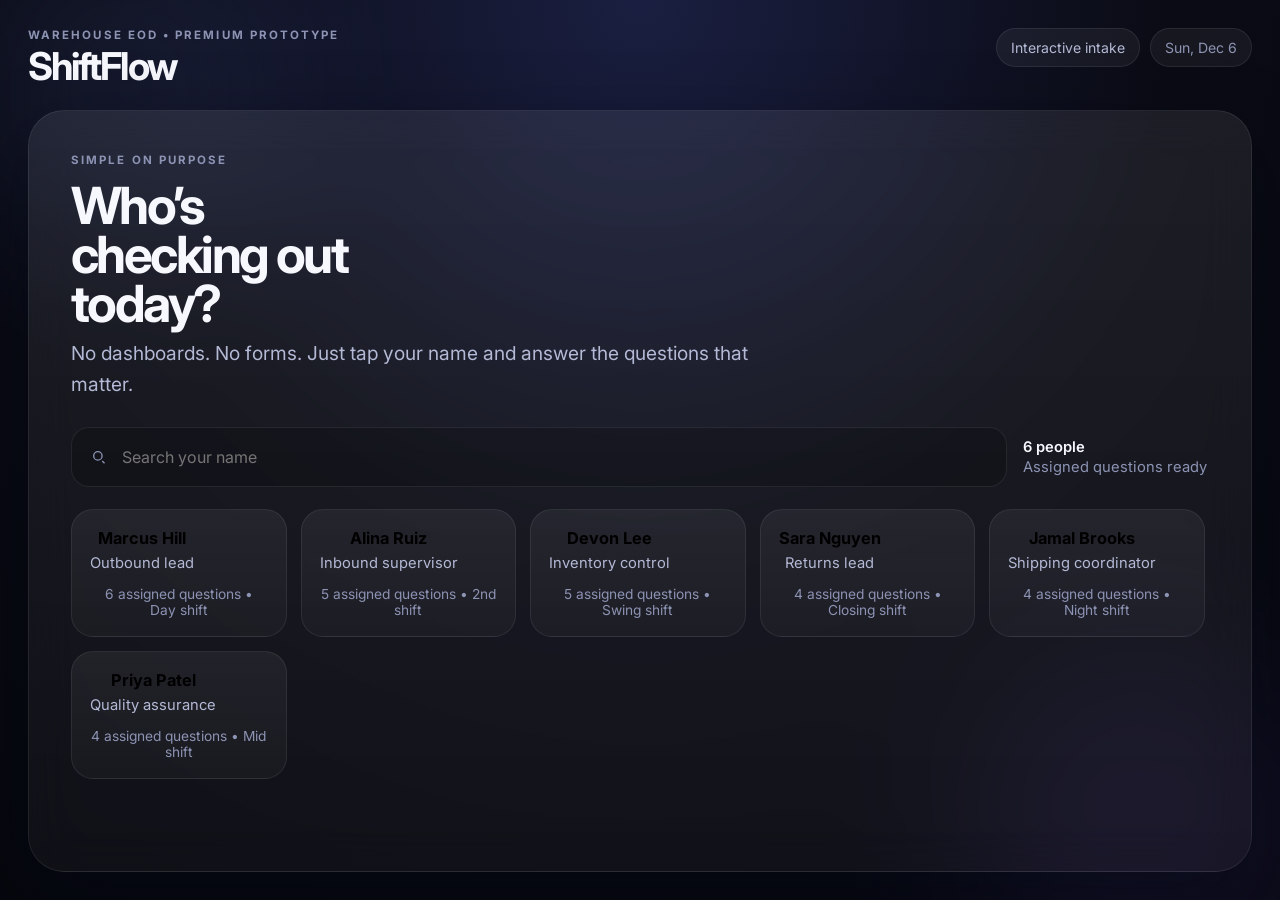
==== index.html @ cadc1377 "feat: add premium warehouse input ui prototype" ====
<!DOCTYPE html>
<html lang="en">
<head>
  <meta charset="UTF-8" />
  <meta name="viewport" content="width=device-width, initial-scale=1.0" />
  <title>ShiftFlow — End of Day Input</title>
  <meta name="description" content="Premium conversational end-of-day input prototype for warehouse teams." />
  <link rel="preconnect" href="https://fonts.googleapis.com">
  <link rel="preconnect" href="https://fonts.gstatic.com" crossorigin>
  <link href="https://fonts.googleapis.com/css2?family=Inter:wght@400;500;600;700;800&display=swap" rel="stylesheet">
  <link rel="stylesheet" href="assets/style.css" />
</head>
<body>
  <div class="app-shell">
    <div class="ambient ambient-a"></div>
    <div class="ambient ambient-b"></div>
    <header class="topbar">
      <div>
        <p class="eyebrow">Warehouse EOD • premium prototype</p>
        <h1>ShiftFlow</h1>
      </div>
      <div class="topbar-meta">
        <span class="meta-pill">Interactive intake</span>
        <span class="meta-pill subdued" id="currentDate"></span>
      </div>
    </header>

    <main class="surface">
      <section class="screen screen-picker active" id="pickerScreen">
        <div class="intro-card glass-card">
          <p class="mini-label">Simple on purpose</p>
          <h2>Who’s checking out today?</h2>
          <p class="lede">No dashboards. No forms. Just tap your name and answer the questions that matter.</p>
          <div class="search-row">
            <label class="search-box" aria-label="Search names">
              <svg viewBox="0 0 24 24" aria-hidden="true"><path d="M10.5 4a6.5 6.5 0 1 1 0 13a6.5 6.5 0 0 1 0-13Zm0 1.8a4.7 4.7 0 1 0 0 9.4a4.7 4.7 0 0 0 0-9.4Zm6.43 10.85l3.07 3.08l-1.27 1.27l-3.08-3.07z"/></svg>
              <input id="nameSearch" type="text" placeholder="Search your name" autocomplete="off" />
            </label>
            <div class="picker-summary">
              <span id="peopleCount">0 people</span>
              <span>Assigned questions ready</span>
            </div>
          </div>
          <div class="name-grid" id="nameGrid"></div>
        </div>
      </section>

      <section class="screen screen-chat" id="chatScreen">
        <div class="chat-layout">
          <aside class="sidebar glass-card">
            <div class="sidebar-block">
              <p class="mini-label">Today’s check-out</p>
              <h3 id="sidebarName">Marcus Hill</h3>
              <p id="sidebarShift">Outbound lead • Day shift</p>
            </div>
            <div class="sidebar-block progress-block">
              <div class="progress-copy">
                <span>Progress</span>
                <strong id="progressText">1 of 6</strong>
              </div>
              <div class="progress-bar">
                <div id="progressFill"></div>
              </div>
              <p class="subtle-copy">One clean answer at a time.</p>
            </div>
            <div class="sidebar-block">
              <p class="mini-label">Why this works</p>
              <ul class="benefit-list">
                <li>Zero clutter</li>
                <li>Fast end-of-day flow</li>
                <li>Answers stay readable</li>
              </ul>
            </div>
            <button class="ghost-button" id="changePersonButton">Change person</button>
          </aside>

          <section class="chat-panel glass-card">
            <div class="chat-header">
              <div>
                <p class="mini-label">Assigned questions</p>
                <h3 id="chatTitle">How are we doing, Marcus?</h3>
              </div>
              <div class="header-badges">
                <span class="meta-pill">One question at a time</span>
                <span class="meta-pill subdued" id="questionTypeBadge">Mood</span>
              </div>
            </div>

            <div class="transcript" id="transcript"></div>

            <div class="composer-wrap">
              <form class="composer" id="composerForm">
                <div id="quickReplies" class="quick-replies"></div>
                <div class="input-shell" id="textInputShell">
                  <label class="composer-input-wrap">
                    <textarea id="answerInput" rows="1" placeholder="Type your answer"></textarea>
                    <span class="unit-label" id="unitLabel"></span>
                  </label>
                  <button type="submit" class="submit-button" id="submitButton">
                    <span>Send</span>
                    <svg viewBox="0 0 24 24" aria-hidden="true"><path d="M3.4 11.2L19.68 4.3c.9-.38 1.78.49 1.4 1.39L14.18 21.98c-.4.95-1.8.88-2.1-.1l-1.8-5.98l-5.98-1.8c-.98-.3-1.05-1.7-.1-2.1Zm3.9 1.56l4.28 1.28l1.29 4.28l4.62-10.9z"/></svg>
                  </button>
                </div>
                <div class="composer-footer">
                  <span id="helperText">Press Enter to continue</span>
                  <span id="saveStatus">Local prototype only</span>
                </div>
              </form>
            </div>
          </section>
        </div>
      </section>

      <section class="screen screen-complete" id="completeScreen">
        <div class="complete-card glass-card">
          <div class="thumbs-up">👍</div>
          <p class="mini-label">Done for today</p>
          <h2 id="completeTitle">Have a good rest of your day, Marcus.</h2>
          <p id="completeSummary">You answered 6 assigned questions. This is the kind of UI people will actually use.</p>
          <div class="complete-actions">
            <button class="primary-button" id="restartButton">Check out another person</button>
            <button class="ghost-button" id="reviewAnswersButton">Review answers</button>
          </div>
        </div>
      </section>
    </main>
  </div>

  <script src="assets/app.js"></script>
</body>
</html>
---- assets/style.css ----
:root {
  --bg: #0a0b14;
  --bg-soft: #111425;
  --panel: rgba(16, 21, 40, 0.76);
  --panel-strong: rgba(15, 18, 34, 0.94);
  --panel-light: rgba(255, 255, 255, 0.05);
  --line: rgba(255, 255, 255, 0.08);
  --line-strong: rgba(255, 255, 255, 0.14);
  --text: #f7f8fd;
  --muted: #b4b9d5;
  --soft: #8d93b3;
  --accent: #8b7dff;
  --accent-2: #73d7ff;
  --accent-3: #9cffc8;
  --user-bubble: linear-gradient(135deg, #8b7dff, #6f8bff);
  --bot-bubble: rgba(255, 255, 255, 0.06);
  --good: #97ffc4;
  --shadow: 0 30px 80px rgba(3, 6, 20, 0.46);
  --radius-xl: 28px;
  --radius-lg: 22px;
  --radius-md: 18px;
  --radius-sm: 14px;
  --font: 'Inter', system-ui, -apple-system, BlinkMacSystemFont, 'Segoe UI', sans-serif;
}

* { box-sizing: border-box; }
html, body { margin: 0; min-height: 100%; background: radial-gradient(circle at top, #1a1f41 0%, #0a0b14 48%, #06070d 100%); color: var(--text); font-family: var(--font); }
body { overflow: hidden; }
button, input, textarea { font: inherit; }
button { cursor: pointer; }
textarea, input { color: var(--text); }

.app-shell {
  position: relative;
  min-height: 100vh;
  padding: 28px;
  overflow: hidden;
}

.ambient {
  position: absolute;
  border-radius: 999px;
  filter: blur(80px);
  opacity: 0.48;
  pointer-events: none;
}
.ambient-a {
  width: 340px; height: 340px;
  background: rgba(116, 146, 255, 0.22);
  top: -80px; left: -40px;
}
.ambient-b {
  width: 380px; height: 380px;
  background: rgba(135, 101, 255, 0.18);
  bottom: -120px; right: -60px;
}

.topbar {
  position: relative;
  z-index: 1;
  display: flex;
  align-items: flex-start;
  justify-content: space-between;
  gap: 16px;
  margin: 0 auto 24px;
  max-width: 1440px;
}
.topbar h1 {
  margin: 6px 0 0;
  font-size: clamp(2rem, 3vw, 3.1rem);
  line-height: 0.98;
  letter-spacing: -0.05em;
}
.eyebrow, .mini-label {
  margin: 0;
  color: var(--soft);
  text-transform: uppercase;
  letter-spacing: 0.18em;
  font-size: 0.72rem;
  font-weight: 700;
}
.topbar-meta {
  display: flex;
  gap: 10px;
  flex-wrap: wrap;
  justify-content: flex-end;
}
.meta-pill {
  border: 1px solid var(--line);
  background: rgba(255,255,255,0.05);
  color: var(--muted);
  border-radius: 999px;
  padding: 10px 14px;
  font-size: 0.88rem;
}
.meta-pill.subdued { color: var(--soft); }

.surface {
  position: relative;
  z-index: 1;
  max-width: 1440px;
  margin: 0 auto;
  height: calc(100vh - 138px);
}
.screen { display: none; height: 100%; }
.screen.active { display: block; }
.glass-card {
  background: linear-gradient(180deg, rgba(255,255,255,0.08), rgba(255,255,255,0.04));
  border: 1px solid var(--line);
  box-shadow: var(--shadow);
  backdrop-filter: blur(24px);
  -webkit-backdrop-filter: blur(24px);
}

.intro-card {
  height: 100%;
  border-radius: 36px;
  padding: clamp(24px, 4vw, 42px);
  display: flex;
  flex-direction: column;
}
.intro-card h2, .complete-card h2 {
  margin: 14px 0 10px;
  font-size: clamp(2rem, 4vw, 4.6rem);
  line-height: 0.96;
  letter-spacing: -0.05em;
  max-width: 10ch;
}
.lede {
  margin: 0 0 28px;
  color: var(--muted);
  max-width: 680px;
  font-size: clamp(1rem, 1.8vw, 1.2rem);
  line-height: 1.6;
}
.search-row {
  display: flex;
  align-items: center;
  gap: 14px;
  flex-wrap: wrap;
  margin-bottom: 22px;
}
.search-box {
  display: flex;
  align-items: center;
  gap: 12px;
  flex: 1 1 320px;
  min-height: 60px;
  border-radius: 18px;
  padding: 0 18px;
  background: rgba(0,0,0,0.18);
  border: 1px solid var(--line);
}
.search-box svg {
  width: 18px; height: 18px; fill: var(--soft); flex: 0 0 auto;
}
.search-box input {
  width: 100%; background: transparent; border: 0; outline: none; font-size: 1rem;
}
.picker-summary {
  display: flex;
  flex-direction: column;
  gap: 2px;
  padding: 0 2px;
  color: var(--soft);
  font-size: 0.92rem;
}
.picker-summary span:first-child { color: var(--text); font-weight: 600; }
.name-grid {
  display: grid;
  grid-template-columns: repeat(auto-fit, minmax(180px, 1fr));
  gap: 14px;
  overflow: auto;
  padding-right: 4px;
}
.name-card {
  position: relative;
  border-radius: 22px;
  border: 1px solid var(--line);
  background: linear-gradient(180deg, rgba(255,255,255,0.06), rgba(255,255,255,0.03));
  padding: 18px;
  min-height: 128px;
  display: flex;
  flex-direction: column;
  justify-content: space-between;
  transition: transform 180ms ease, border-color 180ms ease, background 180ms ease;
}
.name-card:hover {
  transform: translateY(-2px);
  border-color: rgba(139, 125, 255, 0.55);
  background: linear-gradient(180deg, rgba(139,125,255,0.18), rgba(255,255,255,0.05));
}
.name-card strong { font-size: 1.02rem; }
.name-card p { margin: 6px 0 0; color: var(--muted); font-size: 0.92rem; }
.name-card .question-count { color: var(--soft); font-size: 0.86rem; }

.chat-layout {
  height: 100%;
  display: grid;
  grid-template-columns: 320px minmax(0, 1fr);
  gap: 20px;
}
.sidebar, .chat-panel {
  border-radius: 32px;
}
.sidebar {
  padding: 24px;
  display: flex;
  flex-direction: column;
  gap: 18px;
}
.sidebar h3 {
  margin: 8px 0 0;
  font-size: 1.7rem;
  letter-spacing: -0.04em;
}
.sidebar p { margin: 0; color: var(--muted); }
.sidebar-block {
  padding: 18px;
  border-radius: 22px;
  background: rgba(255,255,255,0.04);
  border: 1px solid rgba(255,255,255,0.06);
}
.progress-copy {
  display: flex;
  justify-content: space-between;
  align-items: center;
  gap: 12px;
  margin-bottom: 12px;
}
.progress-copy span { color: var(--soft); }
.progress-copy strong { font-size: 1rem; }
.progress-bar {
  height: 10px;
  border-radius: 999px;
  background: rgba(255,255,255,0.06);
  overflow: hidden;
}
.progress-bar > div {
  height: 100%;
  width: 0;
  border-radius: inherit;
  background: linear-gradient(90deg, var(--accent-2), var(--accent));
  transition: width 220ms ease;
}
.subtle-copy { margin-top: 10px; color: var(--soft); font-size: 0.9rem; }
.benefit-list {
  margin: 12px 0 0;
  padding-left: 18px;
  color: var(--muted);
  line-height: 1.8;
}
.ghost-button, .primary-button {
  min-height: 52px;
  border-radius: 18px;
  padding: 0 18px;
  border: 1px solid var(--line);
  transition: transform 160ms ease, border-color 160ms ease, background 160ms ease;
}
.ghost-button {
  background: rgba(255,255,255,0.04);
  color: var(--text);
}
.primary-button {
  background: linear-gradient(135deg, #8b7dff, #6d8cff);
  color: white;
  border: 0;
}
.ghost-button:hover, .primary-button:hover, .submit-button:hover {
  transform: translateY(-1px);
}

.chat-panel {
  display: grid;
  grid-template-rows: auto minmax(0, 1fr) auto;
  overflow: hidden;
  background: linear-gradient(180deg, rgba(11, 14, 28, 0.96), rgba(10, 12, 24, 0.98));
}
.chat-header {
  display: flex;
  justify-content: space-between;
  gap: 12px;
  padding: 26px 28px 18px;
  border-bottom: 1px solid rgba(255,255,255,0.06);
}
.chat-header h3 {
  margin: 8px 0 0;
  font-size: clamp(1.4rem, 2.4vw, 2.2rem);
  letter-spacing: -0.04em;
}
.header-badges { display: flex; gap: 10px; flex-wrap: wrap; justify-content: flex-end; }
.transcript {
  padding: 28px;
  overflow: auto;
  display: flex;
  flex-direction: column;
  justify-content: flex-end;
  gap: 16px;
}
.message-row {
  display: flex;
  width: 100%;
  animation: slideIn 180ms ease;
}
.message-row.bot { justify-content: flex-start; }
.message-row.user { justify-content: flex-end; }
.message-bubble {
  max-width: min(82%, 720px);
  border-radius: 24px;
  padding: 16px 18px;
  border: 1px solid rgba(255,255,255,0.06);
}
.message-row.bot .message-bubble {
  background: rgba(255, 255, 255, 0.085);
  color: var(--text);
}
.message-row.user .message-bubble {
  background: var(--user-bubble);
  color: white;
  box-shadow: 0 20px 40px rgba(100, 105, 255, 0.22);
}
.message-label {
  display: block;
  margin-bottom: 8px;
  color: var(--soft);
  font-size: 0.74rem;
  text-transform: uppercase;
  letter-spacing: 0.15em;
}
.message-row.user .message-label { color: rgba(255,255,255,0.76); }
.message-text {
  margin: 0;
  line-height: 1.6;
  white-space: pre-wrap;
}
.message-meta {
  margin-top: 10px;
  color: var(--soft);
  font-size: 0.83rem;
}
.message-row.user .message-meta { color: rgba(255,255,255,0.78); }

.composer-wrap {
  padding: 18px 22px 22px;
  border-top: 1px solid rgba(255,255,255,0.06);
  background: linear-gradient(180deg, rgba(11, 14, 28, 0.84), rgba(8, 10, 20, 1));
}
.composer {
  display: grid;
  gap: 12px;
}
.quick-replies {
  display: flex;
  flex-wrap: wrap;
  gap: 10px;
}
.quick-reply {
  min-height: 50px;
  padding: 0 16px;
  border-radius: 16px;
  border: 1px solid rgba(255,255,255,0.08);
  background: rgba(255,255,255,0.04);
  color: var(--text);
}
.quick-reply:hover, .quick-reply.active {
  background: rgba(139, 125, 255, 0.18);
  border-color: rgba(139, 125, 255, 0.52);
}
.input-shell {
  display: flex;
  align-items: flex-end;
  gap: 12px;
}
.composer-input-wrap {
  position: relative;
  flex: 1;
  display: flex;
  align-items: center;
  min-height: 64px;
  border-radius: 22px;
  border: 1px solid rgba(255,255,255,0.08);
  background: rgba(255,255,255,0.04);
  overflow: hidden;
}
.composer-input-wrap textarea {
  width: 100%;
  resize: none;
  border: 0;
  outline: none;
  background: transparent;
  padding: 20px 68px 20px 20px;
  max-height: 180px;
  line-height: 1.5;
}
.unit-label {
  position: absolute;
  right: 18px;
  bottom: 20px;
  color: var(--soft);
  font-size: 0.88rem;
}
.submit-button {
  min-width: 120px;
  min-height: 64px;
  padding: 0 18px;
  border: 0;
  border-radius: 20px;
  background: linear-gradient(135deg, #8b7dff, #6d8cff);
  color: white;
  display: inline-flex;
  align-items: center;
  justify-content: center;
  gap: 10px;
  box-shadow: 0 20px 40px rgba(100, 105, 255, 0.28);
}
.submit-button svg { width: 18px; height: 18px; fill: currentColor; }
.composer-footer {
  display: flex;
  justify-content: space-between;
  gap: 12px;
  font-size: 0.9rem;
  color: var(--soft);
}

.complete-card {
  height: 100%;
  border-radius: 36px;
  padding: clamp(28px, 5vw, 48px);
  display: flex;
  flex-direction: column;
  align-items: flex-start;
  justify-content: center;
}
.thumbs-up {
  width: 86px;
  height: 86px;
  display: grid;
  place-items: center;
  font-size: 2.3rem;
  border-radius: 26px;
  background: linear-gradient(135deg, rgba(151,255,196,0.18), rgba(115,215,255,0.12));
  border: 1px solid rgba(151,255,196,0.2);
}
.complete-card p { color: var(--muted); max-width: 620px; font-size: 1.05rem; line-height: 1.7; }
.complete-actions {
  display: flex;
  gap: 12px;
  flex-wrap: wrap;
  margin-top: 22px;
}

.hidden { display: none !important; }

@keyframes slideIn {
  from { opacity: 0; transform: translateY(10px); }
  to { opacity: 1; transform: translateY(0); }
}

@media (max-width: 1080px) {
  body { overflow: auto; }
  .surface { height: auto; min-height: calc(100vh - 138px); }
  .chat-layout { grid-template-columns: 1fr; }
  .sidebar { order: 2; }
  .chat-panel { min-height: 72vh; }
}

@media (max-width: 720px) {
  .app-shell { padding: 18px; }
  .topbar { flex-direction: column; }
  .topbar-meta { justify-content: flex-start; }
  .search-row { flex-direction: column; align-items: stretch; }
  .name-grid { grid-template-columns: 1fr 1fr; }
  .chat-header, .transcript, .composer-wrap { padding-left: 18px; padding-right: 18px; }
  .input-shell { flex-direction: column; }
  .submit-button { width: 100%; }
  .composer-footer { flex-direction: column; }
  .complete-actions { width: 100%; }
  .complete-actions button { width: 100%; }
}

@media (max-width: 540px) {
  .name-grid { grid-template-columns: 1fr; }
  .message-bubble { max-width: 88%; }
}
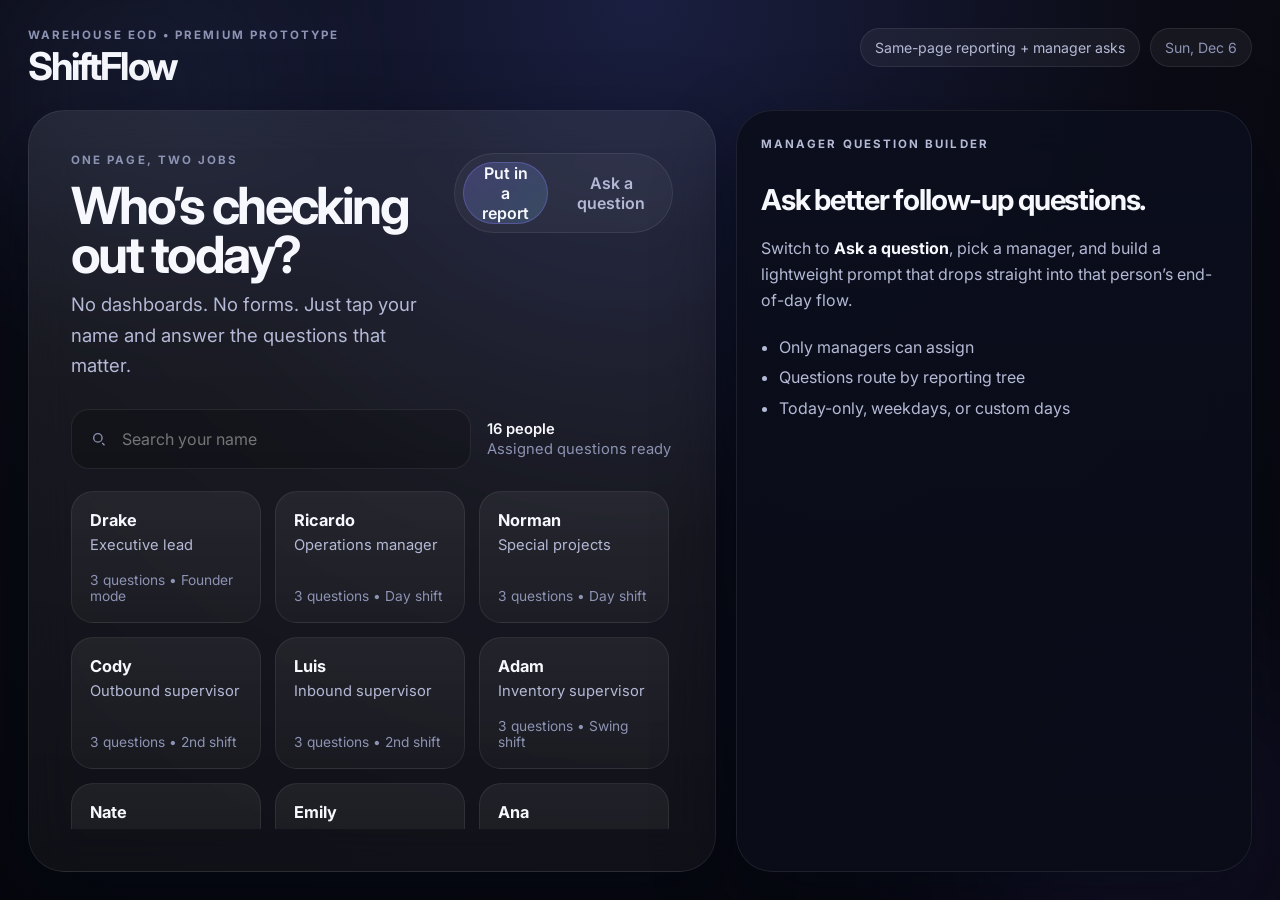
==== commit 54fce058: "feat: add same-page manager question builder" ====
--- a/index.html
+++ b/index.html
@@ -20,28 +20,144 @@
         <h1>ShiftFlow</h1>
       </div>
       <div class="topbar-meta">
-        <span class="meta-pill">Interactive intake</span>
+        <span class="meta-pill">Same-page reporting + manager asks</span>
         <span class="meta-pill subdued" id="currentDate"></span>
       </div>
     </header>
 
     <main class="surface">
       <section class="screen screen-picker active" id="pickerScreen">
-        <div class="intro-card glass-card">
-          <p class="mini-label">Simple on purpose</p>
-          <h2>Who’s checking out today?</h2>
-          <p class="lede">No dashboards. No forms. Just tap your name and answer the questions that matter.</p>
-          <div class="search-row">
-            <label class="search-box" aria-label="Search names">
-              <svg viewBox="0 0 24 24" aria-hidden="true"><path d="M10.5 4a6.5 6.5 0 1 1 0 13a6.5 6.5 0 0 1 0-13Zm0 1.8a4.7 4.7 0 1 0 0 9.4a4.7 4.7 0 0 0 0-9.4Zm6.43 10.85l3.07 3.08l-1.27 1.27l-3.08-3.07z"/></svg>
-              <input id="nameSearch" type="text" placeholder="Search your name" autocomplete="off" />
-            </label>
-            <div class="picker-summary">
-              <span id="peopleCount">0 people</span>
-              <span>Assigned questions ready</span>
-            </div>
+        <div class="workspace-grid">
+          <div class="intro-card glass-card">
+            <div class="picker-head">
+              <div>
+                <p class="mini-label">One page, two jobs</p>
+                <h2 id="pickerTitle">Who’s checking out today?</h2>
+                <p class="lede" id="pickerLede">No dashboards. No forms. Just tap your name and answer the questions that matter.</p>
+              </div>
+              <div class="mode-toggle" role="tablist" aria-label="Workflow mode">
+                <button class="mode-pill active" id="reportModeButton" type="button" aria-pressed="true">Put in a report</button>
+                <button class="mode-pill" id="assignModeButton" type="button" aria-pressed="false">Ask a question</button>
+              </div>
+            </div>
+
+            <div class="search-row">
+              <label class="search-box" aria-label="Search names">
+                <svg viewBox="0 0 24 24" aria-hidden="true"><path d="M10.5 4a6.5 6.5 0 1 1 0 13a6.5 6.5 0 0 1 0-13Zm0 1.8a4.7 4.7 0 1 0 0 9.4a4.7 4.7 0 0 0 0-9.4Zm6.43 10.85l3.07 3.08l-1.27 1.27l-3.08-3.07z"/></svg>
+                <input id="nameSearch" type="text" placeholder="Search your name" autocomplete="off" />
+              </label>
+              <div class="picker-summary">
+                <span id="peopleCount">0 people</span>
+                <span id="peopleSummaryLabel">Assigned questions ready</span>
+              </div>
+            </div>
+
+            <div class="name-grid" id="nameGrid"></div>
           </div>
-          <div class="name-grid" id="nameGrid"></div>
+
+          <aside class="builder-card glass-card" id="builderCard">
+            <div class="builder-empty" id="builderEmpty">
+              <p class="mini-label">Manager question builder</p>
+              <h3 id="builderEmptyTitle">Ask better follow-up questions.</h3>
+              <p id="builderEmptyCopy">Switch to <strong>Ask a question</strong>, pick a manager, and build a lightweight prompt that drops straight into that person’s end-of-day flow.</p>
+              <ul class="builder-empty-list">
+                <li>Only managers can assign</li>
+                <li>Questions route by reporting tree</li>
+                <li>Today-only, weekdays, or custom days</li>
+              </ul>
+            </div>
+
+            <div class="builder-content hidden" id="builderContent">
+              <div class="builder-header">
+                <div>
+                  <p class="mini-label">Manager question builder</p>
+                  <h3 id="builderTitle">Ask a question</h3>
+                </div>
+                <span class="meta-pill subdued" id="builderScopeCount">0 people</span>
+              </div>
+
+              <p class="builder-lede" id="builderLead">Select a manager on the left to start assigning questions.</p>
+              <div class="manager-chip-row" id="managerScope"></div>
+
+              <form class="assignment-form" id="assignmentForm">
+                <label class="field-block">
+                  <span>Question goes to</span>
+                  <select id="assignmentTarget"></select>
+                </label>
+
+                <div class="field-grid two-up">
+                  <label class="field-block">
+                    <span>Answer type</span>
+                    <select id="assignmentType">
+                      <option value="text">Short answer</option>
+                      <option value="textarea">Long answer</option>
+                      <option value="number">Number</option>
+                      <option value="choice">Dropdown / choice</option>
+                      <option value="yesno">Yes / No</option>
+                    </select>
+                  </label>
+
+                  <label class="field-block">
+                    <span>When should it show up?</span>
+                    <select id="assignmentCadence">
+                      <option value="today">Today only</option>
+                      <option value="daily">Every day</option>
+                      <option value="weekdays">Weekdays</option>
+                      <option value="custom">Custom days</option>
+                    </select>
+                  </label>
+                </div>
+
+                <div class="field-block hidden" id="customDaysShell">
+                  <span>Custom days</span>
+                  <div class="day-chip-grid" id="customDaysGrid">
+                    <button type="button" class="day-chip" data-day="mon">Mon</button>
+                    <button type="button" class="day-chip" data-day="tue">Tue</button>
+                    <button type="button" class="day-chip" data-day="wed">Wed</button>
+                    <button type="button" class="day-chip" data-day="thu">Thu</button>
+                    <button type="button" class="day-chip" data-day="fri">Fri</button>
+                    <button type="button" class="day-chip" data-day="sat">Sat</button>
+                    <button type="button" class="day-chip" data-day="sun">Sun</button>
+                  </div>
+                </div>
+
+                <label class="field-block">
+                  <span>Question prompt</span>
+                  <textarea id="assignmentPrompt" rows="3" placeholder="Example: What’s the one thing leadership should unblock tomorrow?"></textarea>
+                </label>
+
+                <label class="field-block">
+                  <span>Helper text <em>(optional)</em></span>
+                  <input id="assignmentHelper" type="text" placeholder="Example: Keep it direct." />
+                </label>
+
+                <label class="field-block">
+                  <span>Placeholder <em>(optional)</em></span>
+                  <input id="assignmentPlaceholder" type="text" placeholder="Example: One clean sentence" />
+                </label>
+
+                <label class="field-block hidden" id="assignmentOptionsShell">
+                  <span>Choice options</span>
+                  <textarea id="assignmentOptions" rows="3" placeholder="One option per line&#10;Fully covered&#10;Tight but okay&#10;Understaffed"></textarea>
+                </label>
+
+                <div class="preview-strip" id="targetPreview">Target’s report will show default questions first, then this add-on.</div>
+
+                <div class="form-actions">
+                  <button class="primary-button" type="submit" id="assignmentSubmitButton">Add question</button>
+                  <span class="builder-status" id="builderStatus">Local prototype only</span>
+                </div>
+              </form>
+
+              <div class="assigned-list-wrap">
+                <div class="assigned-list-head">
+                  <p class="mini-label">Active assigned questions</p>
+                  <span class="subtle-copy" id="assignmentListSummary">Nothing assigned yet.</span>
+                </div>
+                <div class="assigned-list" id="assignmentList"></div>
+              </div>
+            </div>
+          </aside>
         </div>
       </section>
 
@@ -50,13 +166,13 @@
           <aside class="sidebar glass-card">
             <div class="sidebar-block">
               <p class="mini-label">Today’s check-out</p>
-              <h3 id="sidebarName">Marcus Hill</h3>
-              <p id="sidebarShift">Outbound lead • Day shift</p>
+              <h3 id="sidebarName">Drake</h3>
+              <p id="sidebarShift">Executive lead • Founder mode</p>
             </div>
             <div class="sidebar-block progress-block">
               <div class="progress-copy">
                 <span>Progress</span>
-                <strong id="progressText">1 of 6</strong>
+                <strong id="progressText">1 of 3</strong>
               </div>
               <div class="progress-bar">
                 <div id="progressFill"></div>
@@ -64,25 +180,25 @@
               <p class="subtle-copy">One clean answer at a time.</p>
             </div>
             <div class="sidebar-block">
-              <p class="mini-label">Why this works</p>
+              <p class="mini-label">Flow guardrails</p>
               <ul class="benefit-list">
-                <li>Zero clutter</li>
-                <li>Fast end-of-day flow</li>
-                <li>Answers stay readable</li>
+                <li>Default questions stay consistent</li>
+                <li>Manager asks drop in after the base flow</li>
+                <li>No dead-end form clutter</li>
               </ul>
             </div>
-            <button class="ghost-button" id="changePersonButton">Change person</button>
+            <button class="ghost-button" id="changePersonButton">Back to home</button>
           </aside>
 
           <section class="chat-panel glass-card">
             <div class="chat-header">
               <div>
                 <p class="mini-label">Assigned questions</p>
-                <h3 id="chatTitle">How are we doing, Marcus?</h3>
+                <h3 id="chatTitle">End-of-day check-out</h3>
               </div>
               <div class="header-badges">
-                <span class="meta-pill">One question at a time</span>
-                <span class="meta-pill subdued" id="questionTypeBadge">Mood</span>
+                <span class="meta-pill" id="questionSourceBadge">Default flow</span>
+                <span class="meta-pill subdued" id="questionTypeBadge">Short answer</span>
               </div>
             </div>
 
@@ -115,8 +231,8 @@
         <div class="complete-card glass-card">
           <div class="thumbs-up">👍</div>
           <p class="mini-label">Done for today</p>
-          <h2 id="completeTitle">Have a good rest of your day, Marcus.</h2>
-          <p id="completeSummary">You answered 6 assigned questions. This is the kind of UI people will actually use.</p>
+          <h2 id="completeTitle">Have a good rest of your day.</h2>
+          <p id="completeSummary">You answered the assigned questions with almost no busy work.</p>
           <div class="complete-actions">
             <button class="primary-button" id="restartButton">Check out another person</button>
             <button class="ghost-button" id="reviewAnswersButton">Review answers</button>
@@ -126,6 +242,6 @@
     </main>
   </div>
 
-  <script src="assets/app.js"></script>
+  <script type="module" src="assets/app.js"></script>
 </body>
 </html>
--- a/assets/style.css
+++ b/assets/style.css
@@ -1,4 +1,3 @@
-
 :root {
   --bg: #0a0b14;
   --bg-soft: #111425;
@@ -14,8 +13,8 @@
   --accent-2: #73d7ff;
   --accent-3: #9cffc8;
   --user-bubble: linear-gradient(135deg, #8b7dff, #6f8bff);
-  --bot-bubble: rgba(255, 255, 255, 0.06);
   --good: #97ffc4;
+  --warn: #ffd89a;
   --shadow: 0 30px 80px rgba(3, 6, 20, 0.46);
   --radius-xl: 28px;
   --radius-lg: 22px;
@@ -27,9 +26,9 @@
 * { box-sizing: border-box; }
 html, body { margin: 0; min-height: 100%; background: radial-gradient(circle at top, #1a1f41 0%, #0a0b14 48%, #06070d 100%); color: var(--text); font-family: var(--font); }
 body { overflow: hidden; }
-button, input, textarea { font: inherit; }
+button, input, textarea, select { font: inherit; }
 button { cursor: pointer; }
-textarea, input { color: var(--text); }
+textarea, input, select { color: var(--text); }
 
 .app-shell {
   position: relative;
@@ -46,14 +45,18 @@
   pointer-events: none;
 }
 .ambient-a {
-  width: 340px; height: 340px;
+  width: 340px;
+  height: 340px;
   background: rgba(116, 146, 255, 0.22);
-  top: -80px; left: -40px;
+  top: -80px;
+  left: -40px;
 }
 .ambient-b {
-  width: 380px; height: 380px;
+  width: 380px;
+  height: 380px;
   background: rgba(135, 101, 255, 0.18);
-  bottom: -120px; right: -60px;
+  bottom: -120px;
+  right: -60px;
 }
 
 .topbar {
@@ -72,7 +75,8 @@
   line-height: 0.98;
   letter-spacing: -0.05em;
 }
-.eyebrow, .mini-label {
+.eyebrow,
+.mini-label {
   margin: 0;
   color: var(--soft);
   text-transform: uppercase;
@@ -113,27 +117,68 @@
   -webkit-backdrop-filter: blur(24px);
 }
 
+.workspace-grid {
+  height: 100%;
+  display: grid;
+  grid-template-columns: minmax(0, 1.2fr) minmax(360px, 0.9fr);
+  gap: 20px;
+}
+
+.intro-card,
+.builder-card {
+  border-radius: 36px;
+  min-height: 0;
+}
 .intro-card {
-  height: 100%;
-  border-radius: 36px;
   padding: clamp(24px, 4vw, 42px);
   display: flex;
   flex-direction: column;
 }
-.intro-card h2, .complete-card h2 {
+.picker-head {
+  display: flex;
+  justify-content: space-between;
+  gap: 20px;
+  align-items: flex-start;
+  margin-bottom: 28px;
+}
+.intro-card h2,
+.complete-card h2 {
   margin: 14px 0 10px;
   font-size: clamp(2rem, 4vw, 4.6rem);
   line-height: 0.96;
   letter-spacing: -0.05em;
-  max-width: 10ch;
+  max-width: 12ch;
 }
 .lede {
-  margin: 0 0 28px;
+  margin: 0;
   color: var(--muted);
   max-width: 680px;
-  font-size: clamp(1rem, 1.8vw, 1.2rem);
-  line-height: 1.6;
-}
+  font-size: clamp(1rem, 1.8vw, 1.16rem);
+  line-height: 1.65;
+}
+.mode-toggle {
+  display: inline-flex;
+  gap: 10px;
+  padding: 8px;
+  border-radius: 999px;
+  background: rgba(255,255,255,0.04);
+  border: 1px solid var(--line);
+}
+.mode-pill {
+  min-height: 48px;
+  padding: 0 18px;
+  border-radius: 999px;
+  border: 1px solid transparent;
+  background: transparent;
+  color: var(--muted);
+  font-weight: 600;
+}
+.mode-pill.active {
+  background: linear-gradient(135deg, rgba(139,125,255,0.22), rgba(115,215,255,0.16));
+  color: var(--text);
+  border-color: rgba(139,125,255,0.35);
+}
+
 .search-row {
   display: flex;
   align-items: center;
@@ -153,10 +198,17 @@
   border: 1px solid var(--line);
 }
 .search-box svg {
-  width: 18px; height: 18px; fill: var(--soft); flex: 0 0 auto;
+  width: 18px;
+  height: 18px;
+  fill: var(--soft);
+  flex: 0 0 auto;
 }
 .search-box input {
-  width: 100%; background: transparent; border: 0; outline: none; font-size: 1rem;
+  width: 100%;
+  background: transparent;
+  border: 0;
+  outline: none;
+  font-size: 1rem;
 }
 .picker-summary {
   display: flex;
@@ -166,13 +218,31 @@
   color: var(--soft);
   font-size: 0.92rem;
 }
-.picker-summary span:first-child { color: var(--text); font-weight: 600; }
+.picker-summary span:first-child {
+  color: var(--text);
+  font-weight: 600;
+}
 .name-grid {
   display: grid;
-  grid-template-columns: repeat(auto-fit, minmax(180px, 1fr));
+  grid-template-columns: repeat(auto-fit, minmax(188px, 1fr));
   gap: 14px;
   overflow: auto;
   padding-right: 4px;
+}
+.name-card,
+.assignment-card,
+.scope-chip,
+.day-chip,
+.quick-reply,
+.field-block textarea,
+.field-block input,
+.field-block select,
+.search-box,
+.composer-input-wrap,
+.ghost-button,
+.primary-button,
+.submit-button {
+  transition: transform 180ms ease, border-color 180ms ease, background 180ms ease, box-shadow 180ms ease;
 }
 .name-card {
   position: relative;
@@ -180,20 +250,236 @@
   border: 1px solid var(--line);
   background: linear-gradient(180deg, rgba(255,255,255,0.06), rgba(255,255,255,0.03));
   padding: 18px;
-  min-height: 128px;
+  min-height: 132px;
   display: flex;
   flex-direction: column;
   justify-content: space-between;
-  transition: transform 180ms ease, border-color 180ms ease, background 180ms ease;
-}
-.name-card:hover {
+  text-align: left;
+  color: var(--text);
+}
+.name-card:hover,
+.assignment-card:hover {
   transform: translateY(-2px);
   border-color: rgba(139, 125, 255, 0.55);
+}
+.name-card:hover {
   background: linear-gradient(180deg, rgba(139,125,255,0.18), rgba(255,255,255,0.05));
 }
 .name-card strong { font-size: 1.02rem; }
 .name-card p { margin: 6px 0 0; color: var(--muted); font-size: 0.92rem; }
 .name-card .question-count { color: var(--soft); font-size: 0.86rem; }
+.manager-card.selected {
+  border-color: rgba(115, 215, 255, 0.58);
+  background: linear-gradient(180deg, rgba(115,215,255,0.16), rgba(255,255,255,0.05));
+  box-shadow: 0 16px 40px rgba(46, 107, 168, 0.2);
+}
+.manager-card.disabled {
+  opacity: 0.46;
+  cursor: not-allowed;
+}
+.empty-grid-state,
+.assignment-empty {
+  border: 1px dashed rgba(255,255,255,0.12);
+  border-radius: 22px;
+  padding: 20px;
+  color: var(--soft);
+  background: rgba(255,255,255,0.03);
+}
+
+.builder-card {
+  padding: 24px;
+  display: flex;
+  flex-direction: column;
+  background: linear-gradient(180deg, rgba(11, 14, 28, 0.92), rgba(10, 12, 24, 0.98));
+  overflow: auto;
+}
+.builder-empty,
+.builder-content {
+  display: grid;
+  gap: 18px;
+}
+.builder-empty h3,
+.builder-header h3 {
+  margin: 10px 0 0;
+  font-size: 1.8rem;
+  letter-spacing: -0.04em;
+}
+.builder-empty p,
+.builder-lede {
+  margin: 0;
+  color: var(--muted);
+  line-height: 1.65;
+}
+.builder-empty strong { color: var(--text); }
+.builder-empty-list,
+.benefit-list {
+  margin: 0;
+  padding-left: 18px;
+  color: var(--muted);
+  line-height: 1.9;
+}
+.builder-header {
+  display: flex;
+  justify-content: space-between;
+  gap: 14px;
+  align-items: flex-start;
+}
+.manager-chip-row {
+  display: flex;
+  flex-wrap: wrap;
+  gap: 10px;
+}
+.scope-chip,
+.day-chip {
+  display: inline-flex;
+  align-items: center;
+  justify-content: center;
+  min-height: 38px;
+  padding: 0 14px;
+  border-radius: 999px;
+  border: 1px solid rgba(255,255,255,0.08);
+  background: rgba(255,255,255,0.05);
+  color: var(--muted);
+}
+.day-chip.active {
+  background: linear-gradient(135deg, rgba(139,125,255,0.2), rgba(115,215,255,0.12));
+  color: var(--text);
+  border-color: rgba(139,125,255,0.42);
+}
+.assignment-form {
+  display: grid;
+  gap: 14px;
+}
+.field-grid {
+  display: grid;
+  gap: 14px;
+}
+.field-grid.two-up {
+  grid-template-columns: repeat(2, minmax(0, 1fr));
+}
+.field-block {
+  display: grid;
+  gap: 10px;
+}
+.field-block > span {
+  color: var(--muted);
+  font-size: 0.95rem;
+  font-weight: 600;
+}
+.field-block em {
+  color: var(--soft);
+  font-style: normal;
+  font-weight: 500;
+}
+.field-block textarea,
+.field-block input,
+.field-block select {
+  width: 100%;
+  border-radius: 18px;
+  border: 1px solid rgba(255,255,255,0.08);
+  background: rgba(255,255,255,0.04);
+  color: var(--text);
+  outline: none;
+}
+.field-block input,
+.field-block select {
+  min-height: 54px;
+  padding: 0 16px;
+}
+.field-block textarea {
+  resize: vertical;
+  min-height: 96px;
+  padding: 16px;
+  line-height: 1.55;
+}
+.field-block textarea:focus,
+.field-block input:focus,
+.field-block select:focus,
+.search-box:focus-within,
+.composer-input-wrap:focus-within {
+  border-color: rgba(115,215,255,0.55);
+  box-shadow: 0 0 0 4px rgba(115,215,255,0.08);
+}
+.day-chip-grid {
+  display: grid;
+  grid-template-columns: repeat(4, minmax(0, 1fr));
+  gap: 10px;
+}
+.preview-strip {
+  border-radius: 18px;
+  border: 1px solid rgba(255,255,255,0.08);
+  background: rgba(115,215,255,0.08);
+  color: var(--muted);
+  padding: 14px 16px;
+  line-height: 1.55;
+}
+.form-actions {
+  display: flex;
+  align-items: center;
+  justify-content: space-between;
+  gap: 14px;
+}
+.builder-status {
+  color: var(--soft);
+  font-size: 0.92rem;
+}
+.assigned-list-wrap {
+  display: grid;
+  gap: 12px;
+}
+.assigned-list-head {
+  display: flex;
+  justify-content: space-between;
+  gap: 12px;
+  align-items: center;
+}
+.assigned-list {
+  display: grid;
+  gap: 12px;
+}
+.assignment-card {
+  border-radius: 22px;
+  border: 1px solid rgba(255,255,255,0.08);
+  background: rgba(255,255,255,0.04);
+  padding: 18px;
+}
+.assignment-card-top,
+.assignment-card-meta {
+  display: flex;
+  flex-wrap: wrap;
+  gap: 10px;
+  align-items: center;
+  justify-content: space-between;
+}
+.assignment-card h4 {
+  margin: 12px 0 8px;
+  font-size: 1rem;
+  line-height: 1.45;
+}
+.assignment-card p {
+  margin: 0;
+  color: var(--muted);
+  line-height: 1.55;
+}
+.assignment-card-meta {
+  margin-top: 12px;
+  color: var(--soft);
+  font-size: 0.86rem;
+}
+.assignment-options {
+  display: flex;
+  flex-wrap: wrap;
+  gap: 8px;
+  margin-top: 12px;
+}
+.assignment-options span {
+  padding: 8px 12px;
+  border-radius: 999px;
+  background: rgba(255,255,255,0.05);
+  border: 1px solid rgba(255,255,255,0.08);
+  color: var(--muted);
+  font-size: 0.86rem;
+}
 
 .chat-layout {
   height: 100%;
@@ -201,7 +487,8 @@
   grid-template-columns: 320px minmax(0, 1fr);
   gap: 20px;
 }
-.sidebar, .chat-panel {
+.sidebar,
+.chat-panel {
   border-radius: 32px;
 }
 .sidebar {
@@ -245,18 +532,13 @@
   transition: width 220ms ease;
 }
 .subtle-copy { margin-top: 10px; color: var(--soft); font-size: 0.9rem; }
-.benefit-list {
-  margin: 12px 0 0;
-  padding-left: 18px;
-  color: var(--muted);
-  line-height: 1.8;
-}
-.ghost-button, .primary-button {
+
+.ghost-button,
+.primary-button {
   min-height: 52px;
   border-radius: 18px;
   padding: 0 18px;
   border: 1px solid var(--line);
-  transition: transform 160ms ease, border-color 160ms ease, background 160ms ease;
 }
 .ghost-button {
   background: rgba(255,255,255,0.04);
@@ -266,8 +548,13 @@
   background: linear-gradient(135deg, #8b7dff, #6d8cff);
   color: white;
   border: 0;
-}
-.ghost-button:hover, .primary-button:hover, .submit-button:hover {
+  box-shadow: 0 20px 40px rgba(100, 105, 255, 0.24);
+}
+.ghost-button:hover,
+.primary-button:hover,
+.submit-button:hover,
+.day-chip:hover,
+.mode-pill:hover {
   transform: translateY(-1px);
 }
 
@@ -289,7 +576,12 @@
   font-size: clamp(1.4rem, 2.4vw, 2.2rem);
   letter-spacing: -0.04em;
 }
-.header-badges { display: flex; gap: 10px; flex-wrap: wrap; justify-content: flex-end; }
+.header-badges {
+  display: flex;
+  gap: 10px;
+  flex-wrap: wrap;
+  justify-content: flex-end;
+}
 .transcript {
   padding: 28px;
   overflow: auto;
@@ -363,7 +655,8 @@
   background: rgba(255,255,255,0.04);
   color: var(--text);
 }
-.quick-reply:hover, .quick-reply.active {
+.quick-reply:hover,
+.quick-reply.active {
   background: rgba(139, 125, 255, 0.18);
   border-color: rgba(139, 125, 255, 0.52);
 }
@@ -442,7 +735,12 @@
   background: linear-gradient(135deg, rgba(151,255,196,0.18), rgba(115,215,255,0.12));
   border: 1px solid rgba(151,255,196,0.2);
 }
-.complete-card p { color: var(--muted); max-width: 620px; font-size: 1.05rem; line-height: 1.7; }
+.complete-card p {
+  color: var(--muted);
+  max-width: 620px;
+  font-size: 1.05rem;
+  line-height: 1.7;
+}
 .complete-actions {
   display: flex;
   gap: 12px;
@@ -457,29 +755,45 @@
   to { opacity: 1; transform: translateY(0); }
 }
 
-@media (max-width: 1080px) {
+@media (max-width: 1200px) {
   body { overflow: auto; }
   .surface { height: auto; min-height: calc(100vh - 138px); }
+  .workspace-grid,
   .chat-layout { grid-template-columns: 1fr; }
+  .builder-card,
   .sidebar { order: 2; }
   .chat-panel { min-height: 72vh; }
+}
+
+@media (max-width: 900px) {
+  .picker-head,
+  .builder-header,
+  .assigned-list-head { flex-direction: column; }
+  .field-grid.two-up { grid-template-columns: 1fr; }
 }
 
 @media (max-width: 720px) {
   .app-shell { padding: 18px; }
   .topbar { flex-direction: column; }
   .topbar-meta { justify-content: flex-start; }
-  .search-row { flex-direction: column; align-items: stretch; }
+  .search-row,
+  .form-actions,
+  .composer-footer { flex-direction: column; align-items: stretch; }
   .name-grid { grid-template-columns: 1fr 1fr; }
-  .chat-header, .transcript, .composer-wrap { padding-left: 18px; padding-right: 18px; }
+  .chat-header,
+  .transcript,
+  .composer-wrap { padding-left: 18px; padding-right: 18px; }
   .input-shell { flex-direction: column; }
-  .submit-button { width: 100%; }
-  .composer-footer { flex-direction: column; }
-  .complete-actions { width: 100%; }
-  .complete-actions button { width: 100%; }
+  .submit-button,
+  .primary-button,
+  .ghost-button { width: 100%; }
+  .day-chip-grid { grid-template-columns: repeat(3, minmax(0, 1fr)); }
 }
 
 @media (max-width: 540px) {
-  .name-grid { grid-template-columns: 1fr; }
+  .name-grid,
+  .day-chip-grid { grid-template-columns: 1fr; }
   .message-bubble { max-width: 88%; }
-}
+  .mode-toggle { width: 100%; display: grid; grid-template-columns: 1fr 1fr; }
+  .mode-pill { width: 100%; }
+}
